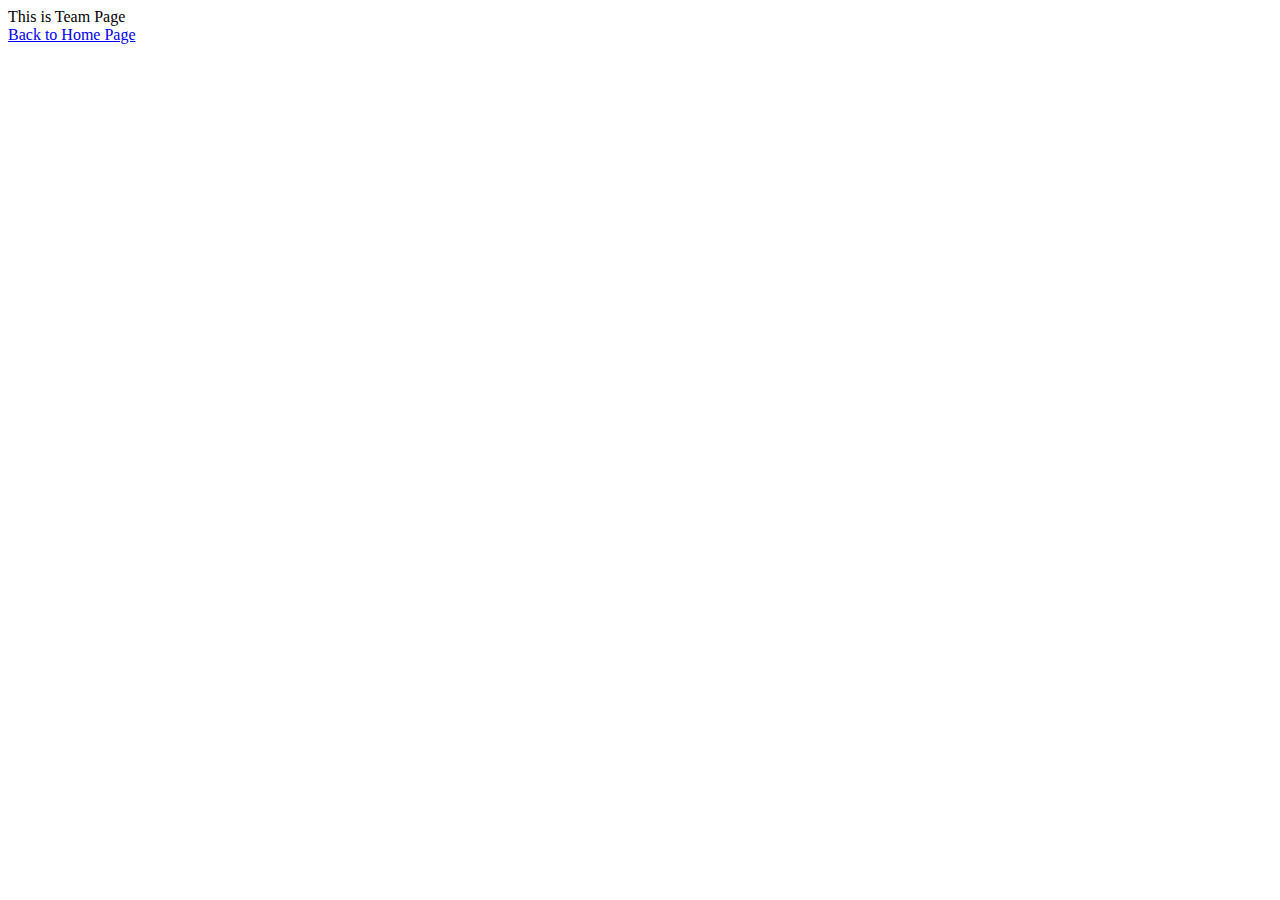
==== team.html @ 84a06117 "Skeleton Made" ====
<!DOCTYPE html>
<html lang="en">
	<head>
		<meta charset="UTF-8" />
		<meta http-equiv="X-UA-Compatible" content="IE=edge" />
		<meta name="viewport" content="width=device-width, initial-scale=1.0" />
		<title>Team SAC</title>
	</head>
	<body>
		This is Team Page <br />
		<a href="./">Back to Home Page</a>
	</body>
</html>
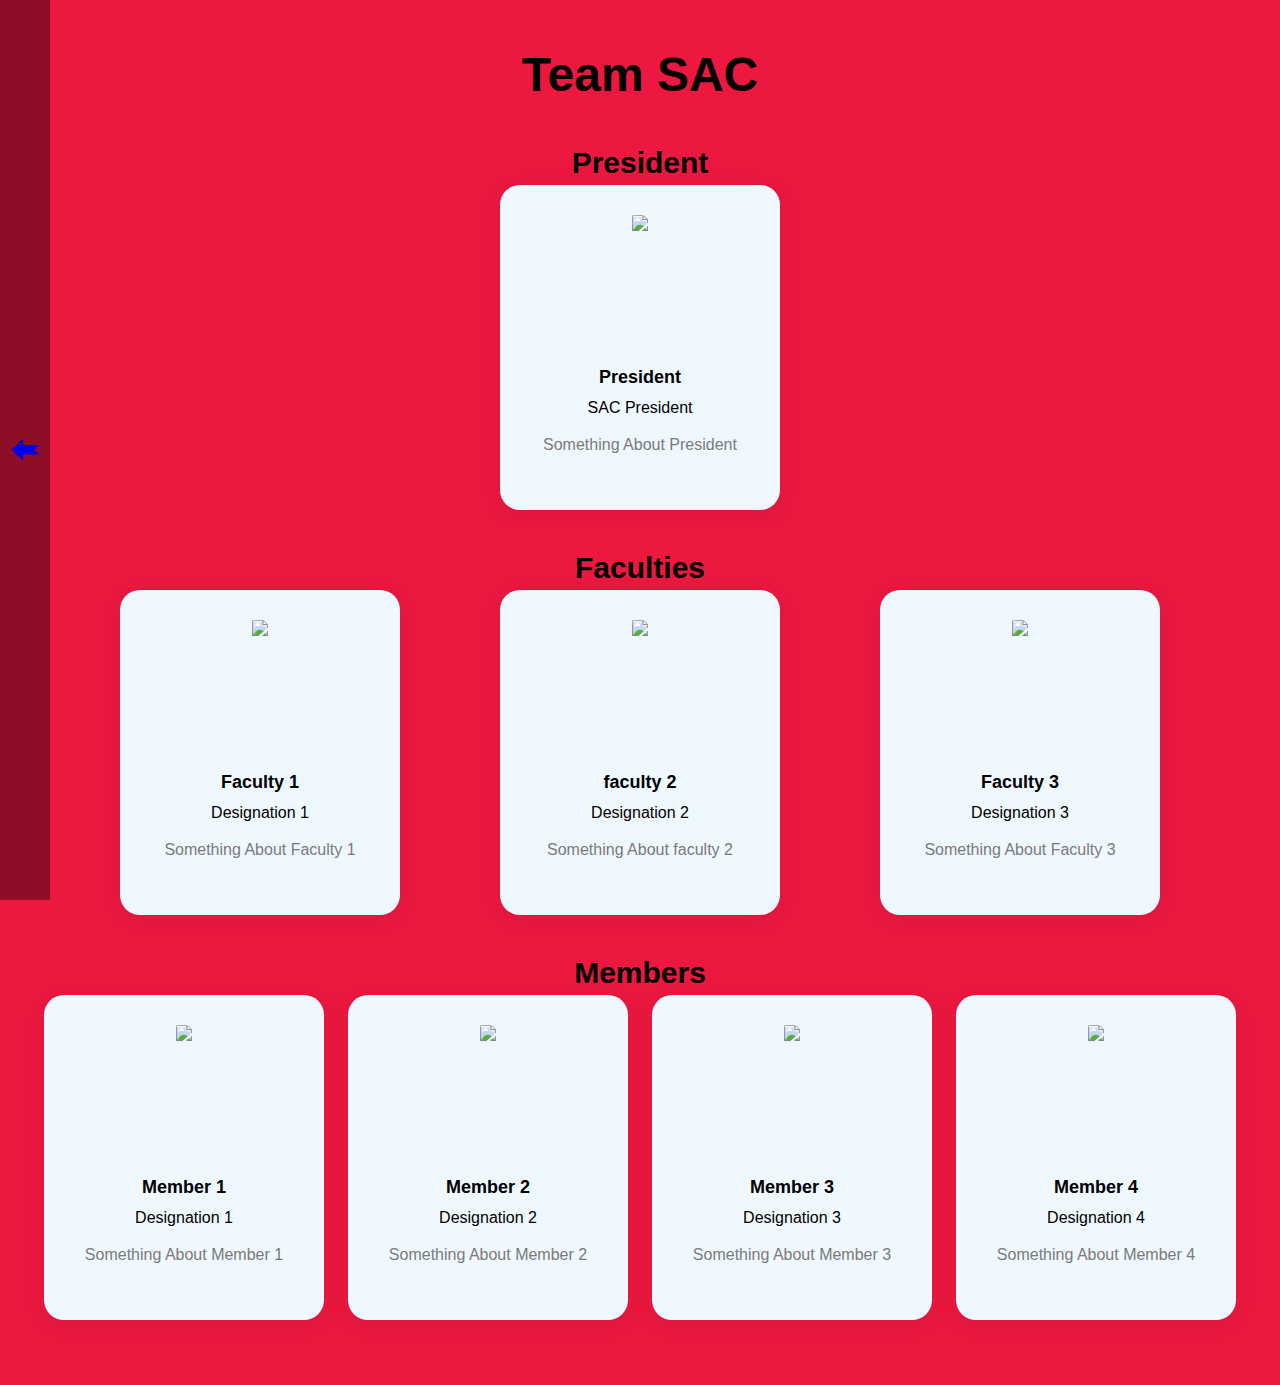
==== commit 00e4678d: "Teams Page Complete" ====
--- a/team.html
+++ b/team.html
@@ -5,9 +5,157 @@
 		<meta http-equiv="X-UA-Compatible" content="IE=edge" />
 		<meta name="viewport" content="width=device-width, initial-scale=1.0" />
 		<title>Team SAC</title>
+		<link rel="stylesheet" href="team.css" />
 	</head>
 	<body>
-		This is Team Page <br />
-		<a href="./">Back to Home Page</a>
+		<a href="./"><div class="back-button">🢘</div></a>
+		<div class="responsive-container-block container">
+			<p class="text-blk team-head-text">Team SAC</p>
+			<p class="text-blk team-title-text">President</p>
+			<div class="responsive-container-block">
+				<div
+					class="responsive-cell-block wk-desk-3 wk-ipadp-3 wk-tab-6 wk-mobile-12 card-container"
+				>
+					<div class="card">
+						<div class="team-image-wrapper">
+							<img
+								src="./assets/default_pfp.png"
+								class="team-member-image"
+							/>
+						</div>
+						<p class="text-blk name">President</p>
+						<p class="text-blk position">SAC President</p>
+						<p class="text-blk feature-text">
+							Something About President
+						</p>
+					</div>
+				</div>
+			</div>
+			<p class="text-blk team-title-text">Faculties</p>
+			<div class="responsive-container-block">
+				<div
+					class="responsive-cell-block wk-desk-3 wk-ipadp-3 wk-tab-6 wk-mobile-12 card-container"
+				>
+					<div class="card">
+						<div class="team-image-wrapper">
+							<img
+								src="./assets/default_pfp.png"
+								class="team-member-image"
+							/>
+						</div>
+						<p class="text-blk name">Faculty 1</p>
+						<p class="text-blk position">Designation 1</p>
+						<p class="text-blk feature-text">
+							Something About Faculty 1
+						</p>
+					</div>
+				</div>
+				<div
+					class="responsive-cell-block wk-desk-3 wk-ipadp-3 wk-tab-6 wk-mobile-12 card-container"
+				>
+					<div class="card">
+						<div class="team-image-wrapper">
+							<img
+								src="./assets/default_pfp.png"
+								class="team-member-image"
+							/>
+						</div>
+						<p class="text-blk name">faculty 2</p>
+						<p class="text-blk position">Designation 2</p>
+						<p class="text-blk feature-text">
+							Something About faculty 2
+						</p>
+					</div>
+				</div>
+				<div
+					class="responsive-cell-block wk-desk-3 wk-ipadp-3 wk-tab-6 wk-mobile-12 card-container"
+				>
+					<div class="card">
+						<div class="team-image-wrapper">
+							<img
+								src="./assets/default_pfp.png"
+								class="team-member-image"
+							/>
+						</div>
+						<p class="text-blk name">Faculty 3</p>
+						<p class="text-blk position">Designation 3</p>
+						<p class="text-blk feature-text">
+							Something About Faculty 3
+						</p>
+					</div>
+				</div>
+			</div>
+			<p class="text-blk team-title-text">Members</p>
+			<div class="responsive-container-block">
+				<div
+					class="responsive-cell-block wk-desk-3 wk-ipadp-3 wk-tab-6 wk-mobile-12 card-container"
+				>
+					<div class="card">
+						<div class="team-image-wrapper">
+							<img
+								src="./assets/default_pfp.png"
+								class="team-member-image"
+							/>
+						</div>
+						<p class="text-blk name">Member 1</p>
+						<p class="text-blk position">Designation 1</p>
+						<p class="text-blk feature-text">
+							Something About Member 1
+						</p>
+					</div>
+				</div>
+				<div
+					class="responsive-cell-block wk-desk-3 wk-ipadp-3 wk-tab-6 wk-mobile-12 card-container"
+				>
+					<div class="card">
+						<div class="team-image-wrapper">
+							<img
+								src="./assets/default_pfp.png"
+								class="team-member-image"
+							/>
+						</div>
+						<p class="text-blk name">Member 2</p>
+						<p class="text-blk position">Designation 2</p>
+						<p class="text-blk feature-text">
+							Something About Member 2
+						</p>
+					</div>
+				</div>
+				<div
+					class="responsive-cell-block wk-desk-3 wk-ipadp-3 wk-tab-6 wk-mobile-12 card-container"
+				>
+					<div class="card">
+						<div class="team-image-wrapper">
+							<img
+								src="./assets/default_pfp.png"
+								class="team-member-image"
+							/>
+						</div>
+						<p class="text-blk name">Member 3</p>
+						<p class="text-blk position">Designation 3</p>
+						<p class="text-blk feature-text">
+							Something About Member 3
+						</p>
+					</div>
+				</div>
+				<div
+					class="responsive-cell-block wk-desk-3 wk-ipadp-3 wk-tab-6 wk-mobile-12 card-container"
+				>
+					<div class="card">
+						<div class="team-image-wrapper">
+							<img
+								src="./assets/default_pfp.png"
+								class="team-member-image"
+							/>
+						</div>
+						<p class="text-blk name">Member 4</p>
+						<p class="text-blk position">Designation 4</p>
+						<p class="text-blk feature-text">
+							Something About Member 4
+						</p>
+					</div>
+				</div>
+			</div>
+		</div>
 	</body>
 </html>
--- a/team.css
+++ b/team.css
@@ -0,0 +1,133 @@
+* {
+  font-family: Nunito, sans-serif;
+  box-sizing: border-box;
+}
+body {
+  margin: 0px;
+  padding: 0px;
+  background-color: #ec1840;
+}
+.responsive-cell-block {
+  min-height: 75px;
+}
+.text-blk {
+  margin-top: 0px;
+  margin-right: 0px;
+  margin-bottom: 0px;
+  margin-left: 0px;
+  line-height: 25px;
+}
+.responsive-container-block {
+  min-height: 75px;
+  height: fit-content;
+  width: 100vw;
+  display: flex;
+  flex-wrap: wrap;
+  justify-content: space-evenly;
+  margin-bottom: 20px;
+}
+.team-head-text {
+  font-size: 48px;
+  font-weight: 900;
+  text-align: center;
+}
+.team-title-text {
+  font-size: 30px;
+  font-weight: 900;
+  text-align: center;
+  margin-bottom: 10px;
+}
+.team-head-text {
+  line-height: 50px;
+  width: 100%;
+  margin-top: 0px;
+  margin-right: 0px;
+  margin-bottom: 50px;
+  margin-left: 0px;
+}
+.container {
+  max-width: 100%;
+  padding-top: 50px;
+  padding-right: 30px;
+  padding-bottom: 0px;
+  padding-left: 30px;
+  background-color: #ec1840;
+}
+.card {
+  text-align: center;
+  box-shadow: rgba(0, 0, 0, 0.05) 0px 4px 20px 7px;
+  background-color: aliceblue;
+  border-radius: 20px;
+  display: flex;
+  flex-direction: column;
+  align-items: center;
+  padding-top: 30px;
+  padding-right: 25px;
+  padding-bottom: 30px;
+  padding-left: 25px;
+}
+.card-container {
+  width: 280px;
+  margin-top: 0px;
+  margin-right: 10px;
+  margin-bottom: 25px;
+  margin-left: 10px;
+}
+.name {
+  margin-top: 20px;
+  margin-right: 0px;
+  margin-bottom: 5px;
+  margin-left: 0px;
+  font-size: 18px;
+  font-weight: 800;
+}
+.position {
+  margin-top: 0px;
+  margin-right: 0px;
+  margin-bottom: 10px;
+  margin-left: 0px;
+}
+.feature-text {
+  margin-top: 0px;
+  margin-right: 0px;
+  margin-bottom: 20px;
+  margin-left: 0px;
+  color: rgb(122, 122, 122);
+  line-height: 30px;
+}
+.social-icons {
+  width: 70px;
+  display: flex;
+  justify-content: space-between;
+}
+.team-image-wrapper {
+  clip-path: circle(50% at 50% 50%);
+  width: 130px;
+  height: 130px;
+}
+.team-member-image {
+  max-width: 100%;
+}
+@media (max-width: 500px) {
+  .card-container {
+    width: 100%;
+    margin-top: 0px;
+    margin-right: 0px;
+    margin-bottom: 25px;
+    margin-left: 0px;
+  }
+}
+
+.back-button {
+  z-index: 100;
+  position: fixed;
+  height: 100vh;
+  background-color: rgb(0, 0, 0, 0.1);
+  display: flex;
+  align-items: center;
+  font-size: 30px;
+  padding: 10px;
+}
+.back-button:hover {
+  background-color: rgb(0, 0, 0, 0.4);
+}
